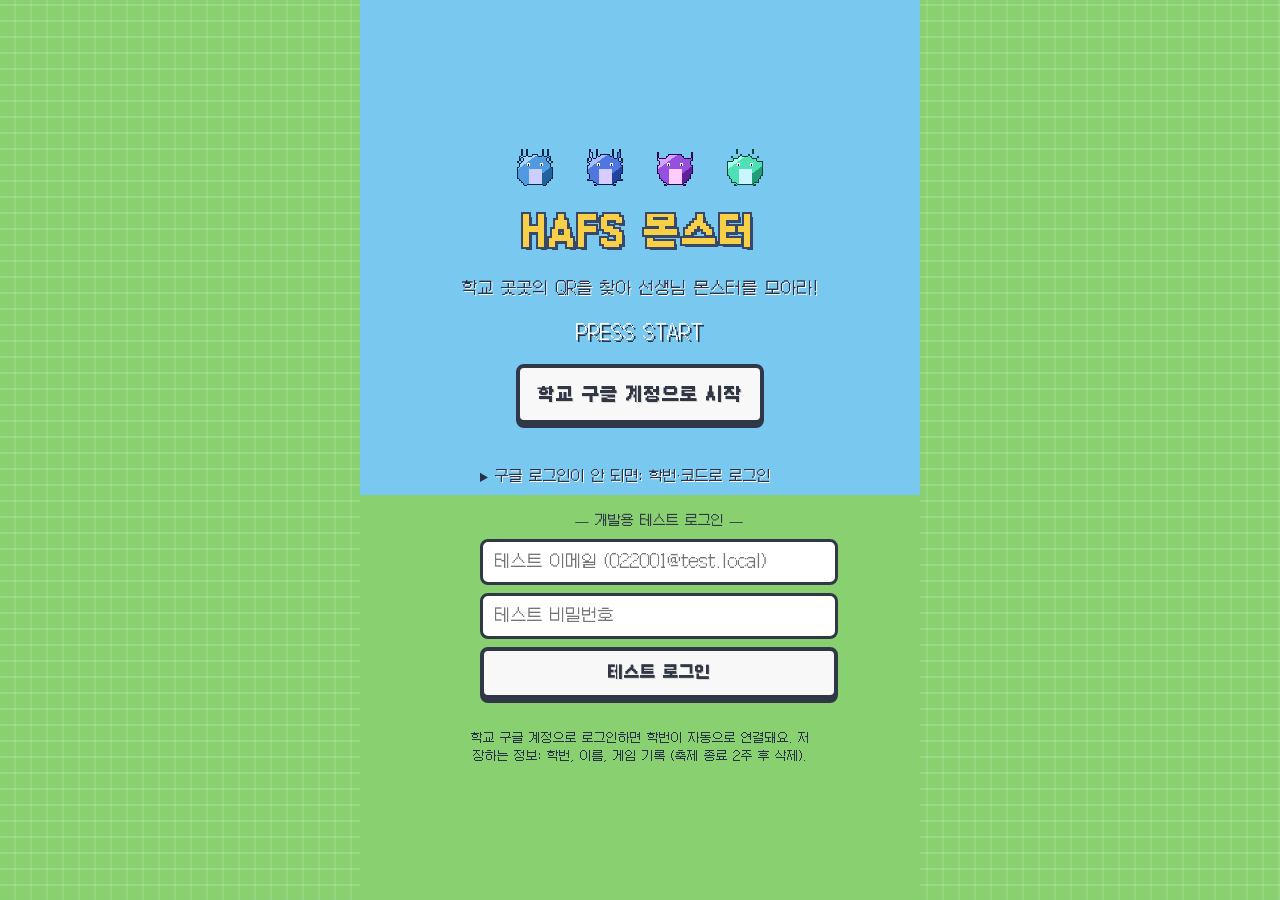
==== web/s/index.html @ 9cd02899 "feat: first playable version — student PWA, booth, TV screen, admin, Supabase backend - Supabase sch" ====
<!doctype html>
<html lang="ko">
<head>
  <meta charset="utf-8">
  <meta name="viewport" content="width=device-width, initial-scale=1">
  <title>HAFS 몬스터</title>
  <script>
    // Place QR printed as /s#<QR_ID>.<TOKEN> (docs/DESIGN.md §4) → hand it to the app, which saves the ticket.
    location.replace('../?q=' + encodeURIComponent(location.hash.slice(1)));
  </script>
</head>
<body>HAFS 몬스터로 이동 중… <a href="../">열리지 않으면 여기를 누르세요</a></body>
</html>
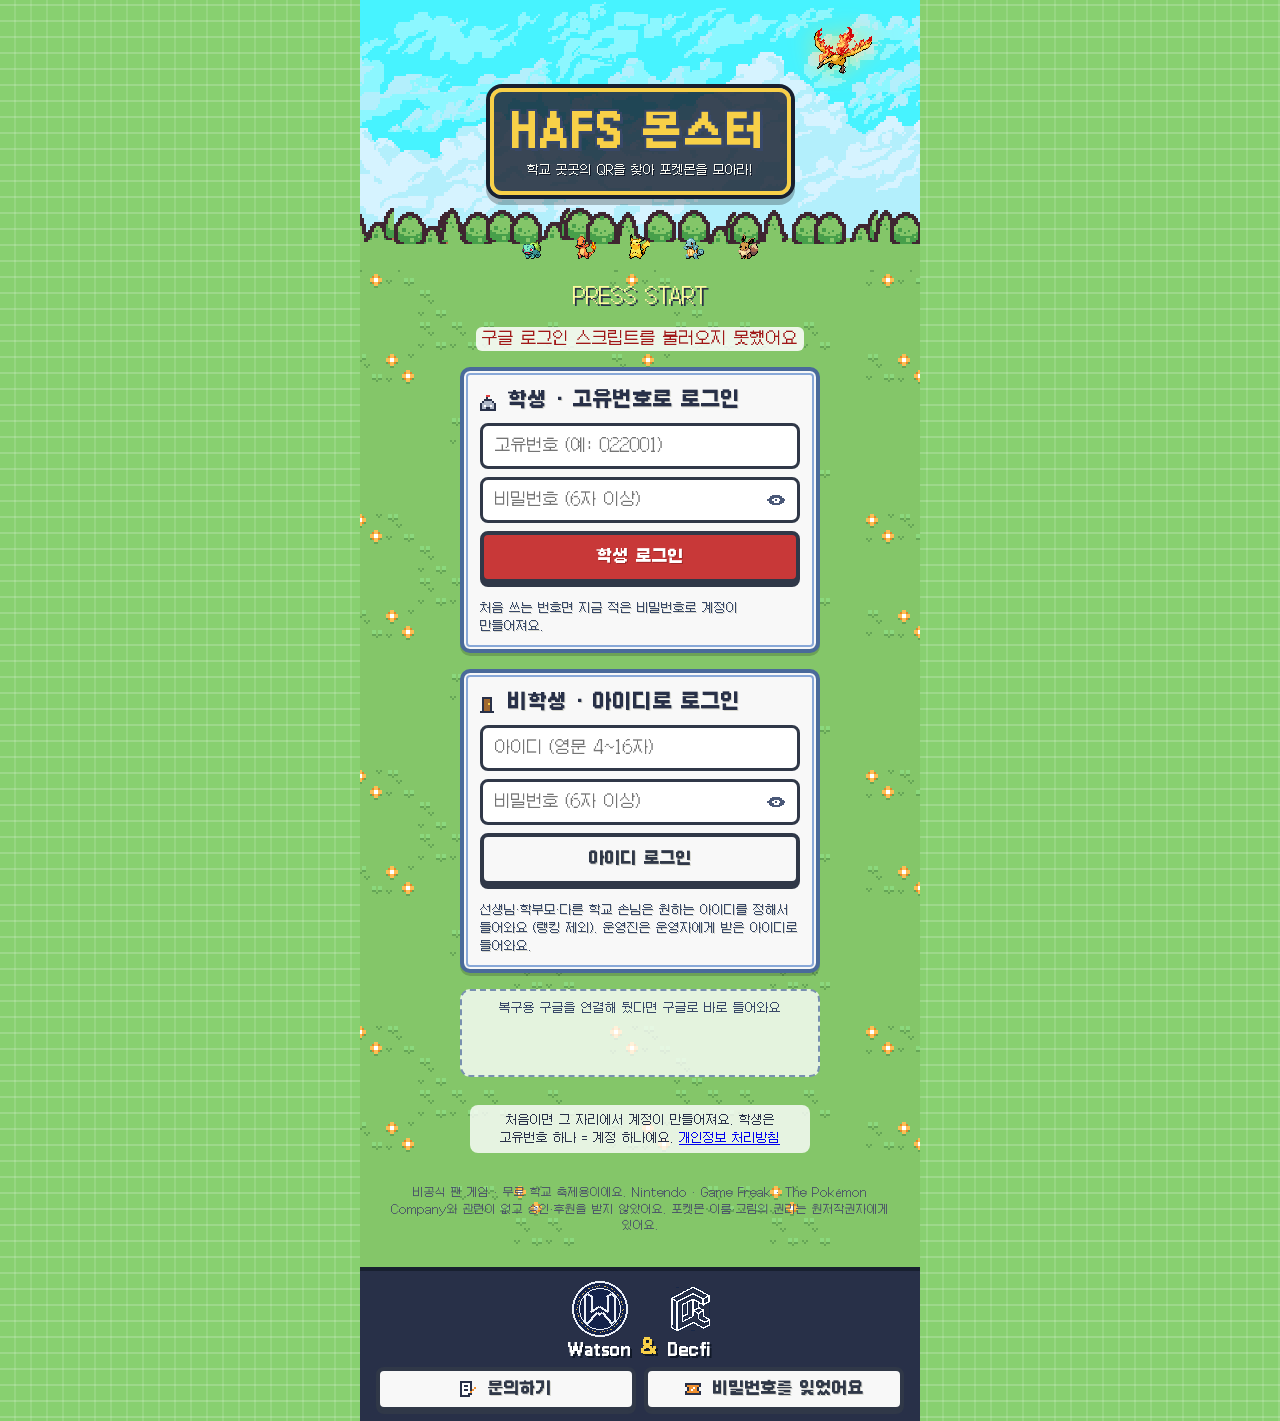
==== commit fa9ea910: "feat(icons): installed-app icon = the user's blue flame ball (hafs-ball-*: 192/512 any, maskable 512" ====
--- a/web/s/index.html
+++ b/web/s/index.html
@@ -4,6 +4,9 @@
   <meta charset="utf-8">
   <meta name="viewport" content="width=device-width, initial-scale=1">
   <title>HAFS 몬스터</title>
+  <link rel="icon" href="../icons/hafs-ball-32.png" sizes="32x32" type="image/png">
+  <link rel="icon" href="../icons/hafs-ball-16.png" sizes="16x16" type="image/png">
+  <link rel="icon" href="../icons/hafs-ball.ico" sizes="48x48">
   <script>
     // Place QR printed as /s#<QR_ID>.<TOKEN> (docs/DESIGN.md §4) → hand it to the app, which saves the ticket.
     location.replace('../?q=' + encodeURIComponent(location.hash.slice(1)));
